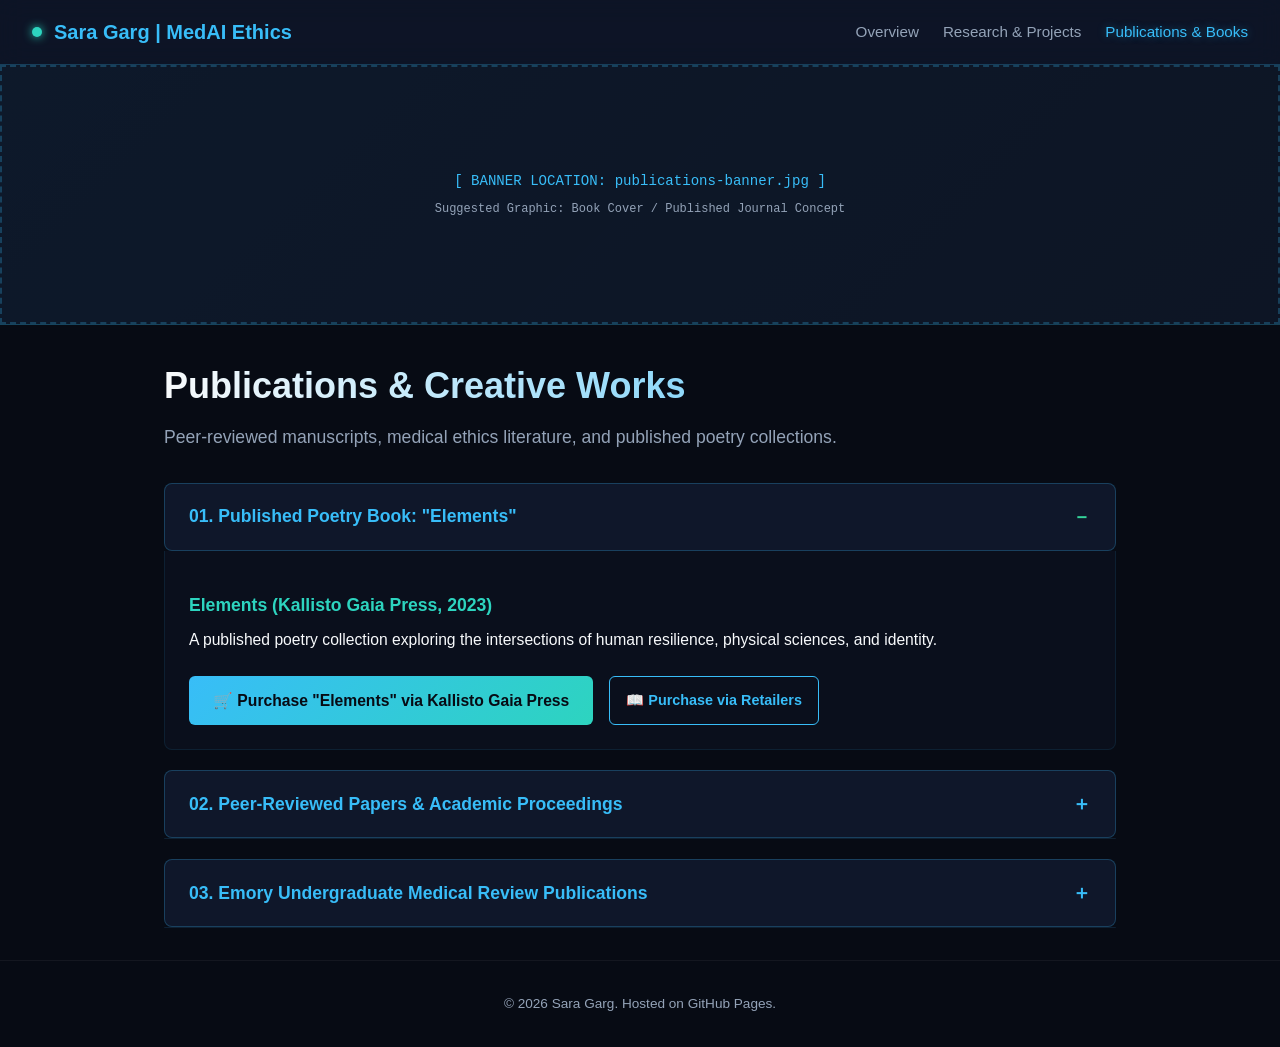
==== publications.html @ 3b102247 "Create publications.html" ====
<!DOCTYPE html>
<html lang="en">
<head>
  <meta charset="UTF-8">
  <meta name="viewport" content="width=device-width, initial-scale=1.0">
  <title>Publications & Books - Sara Garg</title>
  <link rel="stylesheet" href="style.css">
</head>
<body>

  <header>
    <a href="index.html" class="brand">
      <span class="brand-dot"></span> Sara Garg | MedAI Ethics
    </a>
    <nav>
      <ul>
        <li><a href="index.html">Overview</a></li>
        <li><a href="research.html">Research & Projects</a></li>
        <li><a href="publications.html" class="active">Publications & Books</a></li>
      </ul>
    </nav>
  </header>

  <!-- BANNER IMAGE PLACEHOLDER -->
  <div class="banner-container">
    <div class="banner-placeholder">
      <span>[ BANNER LOCATION: publications-banner.jpg ]</span>
      <span style="font-size: 0.75rem; color: var(--text-muted); margin-top: 0.5rem;">Suggested Graphic: Book Cover / Published Journal Concept</span>
    </div>
  </div>

  <main>
    <h1>Publications & Creative Works</h1>
    <p class="subtitle">Peer-reviewed manuscripts, medical ethics literature, and published poetry collections.</p>

    <!-- SECTION 1: POETRY BOOK -->
    <button class="interactive-heading-btn active">01. Published Poetry Book: "Elements"</button>
    <div class="accordion-content" style="max-height: 1000px;">
      <div class="markdown-body">
        <h3>Elements (Kallisto Gaia Press, 2023)</h3>
        <p>A published poetry collection exploring the intersections of human resilience, physical sciences, and identity.</p>
        
        <div style="margin-top: 1.5rem; display: flex; gap: 1rem; flex-wrap: wrap;">
          <a href="https://kallistogaiapress.org" target="_blank" rel="noopener" class="btn-primary">
            🛒 Purchase "Elements" via Kallisto Gaia Press
          </a>
          <a href="https://amazon.com" target="_blank" rel="noopener" class="btn-secondary">
            📖 Purchase via Retailers
          </a>
        </div>
      </div>
    </div>

    <!-- SECTION 2: PEER-REVIEWED JOURNAL PAPERS -->
    <button class="interactive-heading-btn">02. Peer-Reviewed Papers & Academic Proceedings</button>
    <div class="accordion-content">
      <div class="markdown-body">
        
        <h3>ACS Medicinal Chemistry Letters</h3>
        <p>Shiv Garg, <strong>Sara Garg</strong>, <em>“Performance Gap between Quantum Computing and Classical Machine Learning Models for Drug Potency Prediction.”</em> (Accepted 2026).</p>
        <p style="margin-top: 0.5rem; margin-bottom: 1.5rem;">
          <a href="https://pubs.acs.org" target="_blank" rel="noopener" class="btn-secondary">View Publication Page (DOI) ↗</a>
        </p>

        <h3>SIIM24 Annual Meeting Proceedings</h3>
        <p>Bardia Khosravi, MD, MPH, MHPE, Theo Dapamede, MD, PhD, Zvipo Chisango, Anirudh Bikmal, <strong>Sara Garg</strong>, et al., <em>“Enhancing Chest Radiograph Analysis with Large Language Model Extracted Labels for Granular Pathology Detection.”</em> (2024).</p>
        <p style="margin-top: 0.5rem; margin-bottom: 1.5rem;">
          <a href="https://siim.org" target="_blank" rel="noopener" class="btn-secondary">View SIIM Proceedings ↗</a>
        </p>

        <h3>Forthcoming Research</h3>
        <p><strong>Sara Garg</strong>, <em>“Disparities in chronological/biological age as disease predictors from x-rays and epigenetic clocks.”</em></p>

      </div>
    </div>

    <!-- SECTION 3: EMORY UNDERGRADUATE MEDICAL REVIEW -->
    <button class="interactive-heading-btn">03. Emory Undergraduate Medical Review Publications</button>
    <div class="accordion-content">
      <div class="markdown-body">
        <ul>
          <li>
            <strong>Sara Garg</strong> (2025). <em>“The Utility of AI to Increase Cancer Medication Compliance.”</em>
            <br><a href="https://emory.edu" target="_blank" rel="noopener" class="btn-secondary" style="margin-top:0.4rem;">Read Article ↗</a>
          </li>
          <li style="margin-top: 1rem;">
            <strong>Sara Garg</strong> (2024). <em>“The Impact of Invisible Racial Groups in Clinical Research.”</em>
            <br><a href="https://emory.edu" target="_blank" rel="noopener" class="btn-secondary" style="margin-top:0.4rem;">Read Article ↗</a>
          </li>
          <li style="margin-top: 1rem;">
            <strong>Sara Garg</strong>, Mathieu Rihet (2024). <em>“Examining the cause of alcoholism on the social and genetic level: Who is to blame?”</em>
            <br><a href="https://emory.edu" target="_blank" rel="noopener" class="btn-secondary" style="margin-top:0.4rem;">Read Article ↗</a>
          </li>
          <li style="margin-top: 1rem;">
            <strong>Sara Garg</strong> (2024). <em>“Blending modern medicine and ancient traditions: Holistic medicine helps everyone.”</em>
            <br><a href="https://emory.edu" target="_blank" rel="noopener" class="btn-secondary" style="margin-top:0.4rem;">Read Article ↗</a>
          </li>
          <li style="margin-top: 1rem;">
            <strong>Sara Garg</strong> (2023). <em>“The effectiveness of AI-enabled techniques for cataract screenings in Nepal.”</em>
            <br><a href="https://emory.edu" target="_blank" rel="noopener" class="btn-secondary" style="margin-top:0.4rem;">Read Article ↗</a>
          </li>
        </ul>
      </div>
    </div>
  </main>

  <footer>
    <p>© 2026 Sara Garg. Hosted on GitHub Pages.</p>
  </footer>

  <script>
    document.querySelectorAll('.interactive-heading-btn').forEach(btn => {
      btn.addEventListener('click', () => {
        btn.classList.toggle('active');
        const content = btn.nextElementSibling;
        content.style.maxHeight = btn.classList.contains('active') ? content.scrollHeight + "px" : null;
      });
    });
  </script>
</body>
</html>
---- style.css ----
:root {
  --bg-primary: #070b14;
  --bg-surface: #0f172a;
  --bg-glass: rgba(15, 23, 42, 0.85);
  --accent-cyan: #38bdf8;
  --accent-teal: #2dd4bf;
  --accent-emerald: #34d399;
  --text-main: #f8fafc;
  --text-muted: #94a3b8;
  --border-glow: rgba(56, 189, 248, 0.25);
  --font-sans: -apple-system, BlinkMacSystemFont, "Segoe UI", Roboto, sans-serif;
  --font-mono: "SFMono-Regular", Consolas, "Liberation Mono", Menlo, monospace;
}

* { box-sizing: border-box; margin: 0; padding: 0; }

body {
  background-color: var(--bg-primary);
  color: var(--text-main);
  font-family: var(--font-sans);
  line-height: 1.6;
  min-height: 100vh;
  display: flex;
  flex-direction: column;
}

header {
  position: sticky;
  top: 0;
  z-index: 100;
  background: var(--bg-glass);
  backdrop-filter: blur(12px);
  border-bottom: 1px solid var(--border-glow);
  padding: 1rem 2rem;
  display: flex;
  justify-content: space-between;
  align-items: center;
}

.brand {
  display: flex;
  align-items: center;
  gap: 0.75rem;
  font-weight: 700;
  font-size: 1.25rem;
  color: var(--accent-cyan);
  text-decoration: none;
}

.brand-dot {
  width: 10px;
  height: 10px;
  background: var(--accent-teal);
  border-radius: 50%;
  box-shadow: 0 0 10px var(--accent-teal);
}

nav ul { display: flex; list-style: none; gap: 1.5rem; }

nav a {
  color: var(--text-muted);
  text-decoration: none;
  font-weight: 500;
  font-size: 0.95rem;
  transition: all 0.2s ease;
}

nav a:hover, nav a.active {
  color: var(--accent-cyan);
  text-shadow: 0 0 8px rgba(56, 189, 248, 0.4);
}

.banner-container {
  width: 100%;
  height: 260px;
  position: relative;
  overflow: hidden;
  border-bottom: 1px solid var(--border-glow);
  background: linear-gradient(135deg, rgba(56,189,248,0.1) 0%, rgba(45,212,191,0.05) 100%);
}

.banner-placeholder {
  width: 100%;
  height: 100%;
  display: flex;
  flex-direction: column;
  justify-content: center;
  align-items: center;
  border: 2px dashed var(--border-glow);
  background: rgba(15, 23, 42, 0.6);
  color: var(--accent-cyan);
  font-family: var(--font-mono);
  font-size: 0.88rem;
}

main {
  max-width: 1000px;
  width: 100%;
  margin: 2rem auto;
  padding: 0 1.5rem;
  flex: 1;
}

h1 {
  font-size: 2.25rem;
  margin-bottom: 0.5rem;
  background: linear-gradient(to right, var(--text-main), var(--accent-cyan));
  -webkit-background-clip: text;
  -webkit-text-fill-color: transparent;
}

.subtitle { color: var(--text-muted); margin-bottom: 2rem; font-size: 1.1rem; }

.interactive-heading-btn {
  width: 100%;
  background: var(--bg-surface);
  border: 1px solid var(--border-glow);
  color: var(--accent-cyan);
  padding: 1.25rem 1.5rem;
  font-size: 1.1rem;
  font-weight: 600;
  text-align: left;
  border-radius: 8px;
  cursor: pointer;
  display: flex;
  justify-content: space-between;
  align-items: center;
  transition: all 0.25s ease;
  margin-top: 1.25rem;
}

.interactive-heading-btn:hover {
  background: rgba(56, 189, 248, 0.08);
  border-color: var(--accent-cyan);
  box-shadow: 0 0 15px rgba(56, 189, 248, 0.15);
}

.interactive-heading-btn::after {
  content: "＋";
  font-size: 1.2rem;
  transition: transform 0.2s ease;
}

.interactive-heading-btn.active::after {
  content: "－";
  color: var(--accent-emerald);
}

.accordion-content {
  max-height: 0;
  overflow: hidden;
  transition: max-height 0.35s ease-out;
  background: rgba(15, 23, 42, 0.4);
  border: 1px solid rgba(56, 189, 248, 0.1);
  border-top: none;
  border-bottom-left-radius: 8px;
  border-bottom-right-radius: 8px;
  padding: 0 1.5rem;
}

.markdown-body { padding: 1.5rem 0; color: var(--text-main); font-size: 0.98rem; }
.markdown-body h3 { color: var(--accent-teal); margin: 1rem 0 0.5rem 0; font-size: 1.1rem; }
.markdown-body ul { margin-left: 1.25rem; margin-bottom: 1rem; }
.markdown-body code {
  font-family: var(--font-mono);
  background: rgba(56, 189, 248, 0.1);
  color: var(--accent-cyan);
  padding: 0.2rem 0.4rem;
  border-radius: 4px;
}

.btn-primary {
  display: inline-flex;
  align-items: center;
  gap: 0.5rem;
  background: linear-gradient(135deg, var(--accent-cyan), var(--accent-teal));
  color: var(--bg-primary);
  font-weight: 700;
  padding: 0.75rem 1.5rem;
  border-radius: 6px;
  text-decoration: none;
  transition: transform 0.2s ease, box-shadow 0.2s ease;
}

.btn-primary:hover {
  transform: translateY(-2px);
  box-shadow: 0 4px 20px rgba(56, 189, 248, 0.4);
}

.btn-secondary {
  display: inline-flex;
  align-items: center;
  gap: 0.5rem;
  background: transparent;
  border: 1px solid var(--accent-cyan);
  color: var(--accent-cyan);
  font-weight: 600;
  padding: 0.5rem 1rem;
  border-radius: 6px;
  text-decoration: none;
  transition: all 0.2s ease;
  font-size: 0.9rem;
}

.btn-secondary:hover { background: rgba(56, 189, 248, 0.1); }

footer {
  text-align: center;
  padding: 2rem;
  color: var(--text-muted);
  font-size: 0.85rem;
  border-top: 1px solid rgba(255,255,255,0.05);
}
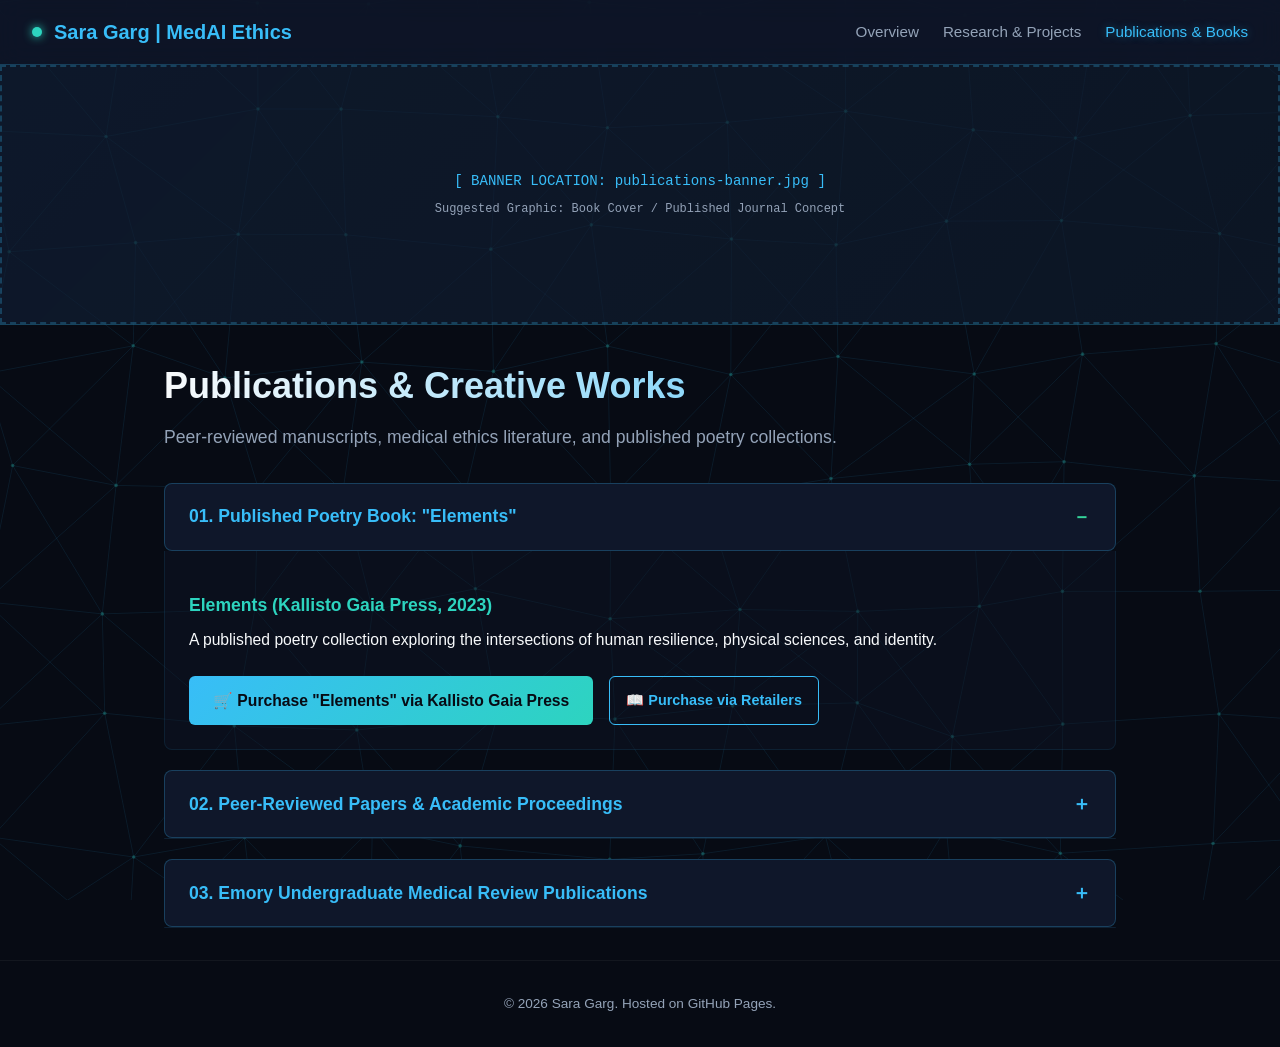
==== commit c453b6c5: "Update publications.html" ====
--- a/publications.html
+++ b/publications.html
@@ -117,5 +117,7 @@
       });
     });
   </script>
+  <!-- Include script before closing body tag -->
+  <script src="circuit.js"></script>
 </body>
 </html>
--- a/style.css
+++ b/style.css
@@ -211,3 +211,28 @@
   font-size: 0.85rem;
   border-top: 1px solid rgba(255,255,255,0.05);
 }
+
+/* Add/Append these rules to style.css */
+
+/* Background Canvas Layering */
+#circuit-canvas {
+  position: fixed;
+  top: 0;
+  left: 0;
+  width: 100vw;
+  height: 100vh;
+  z-index: -1; /* Ensures it stays behind interactive content */
+  pointer-events: none; /* Allows user clicks to pass through to elements */
+}
+
+/* Ensure body allows absolute background positioning */
+body {
+  position: relative;
+  background-color: var(--bg-primary);
+  color: var(--text-main);
+  font-family: var(--font-sans);
+  line-height: 1.6;
+  min-height: 100vh;
+  display: flex;
+  flex-direction: column;
+}
